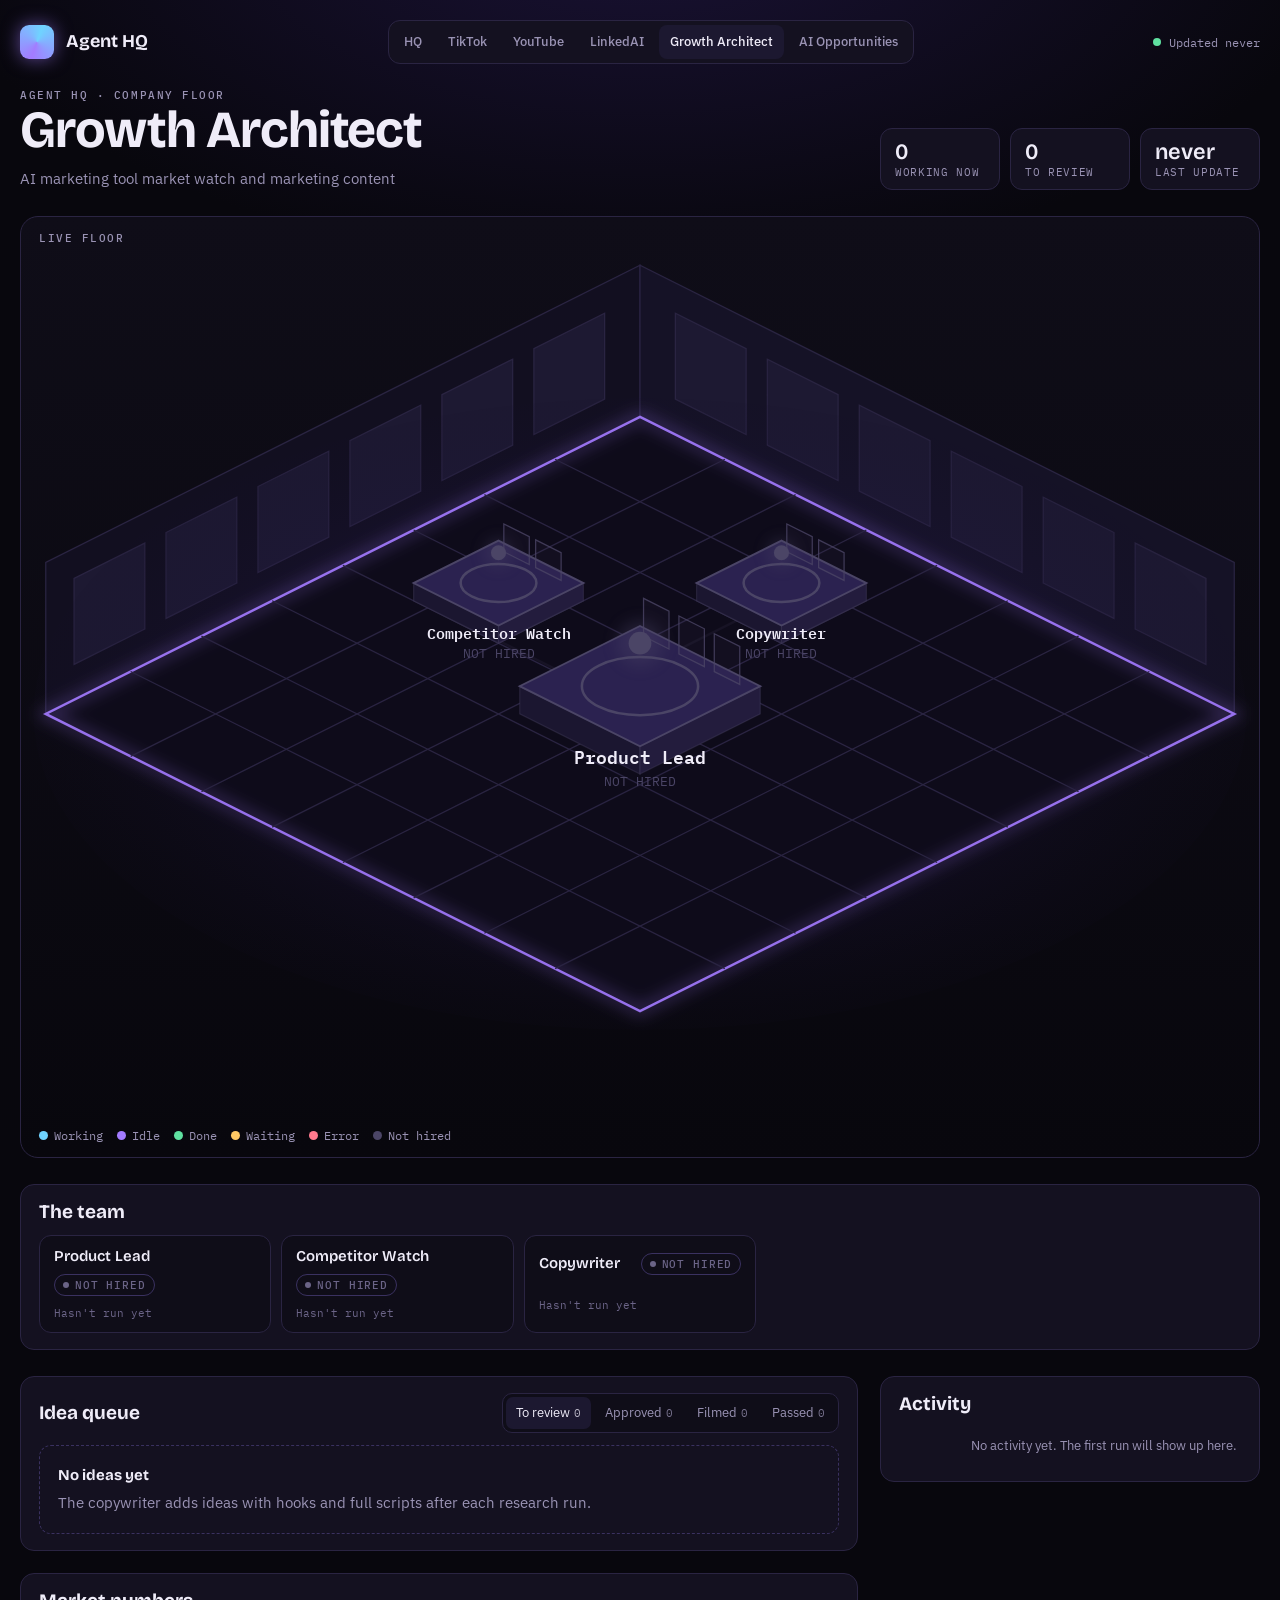
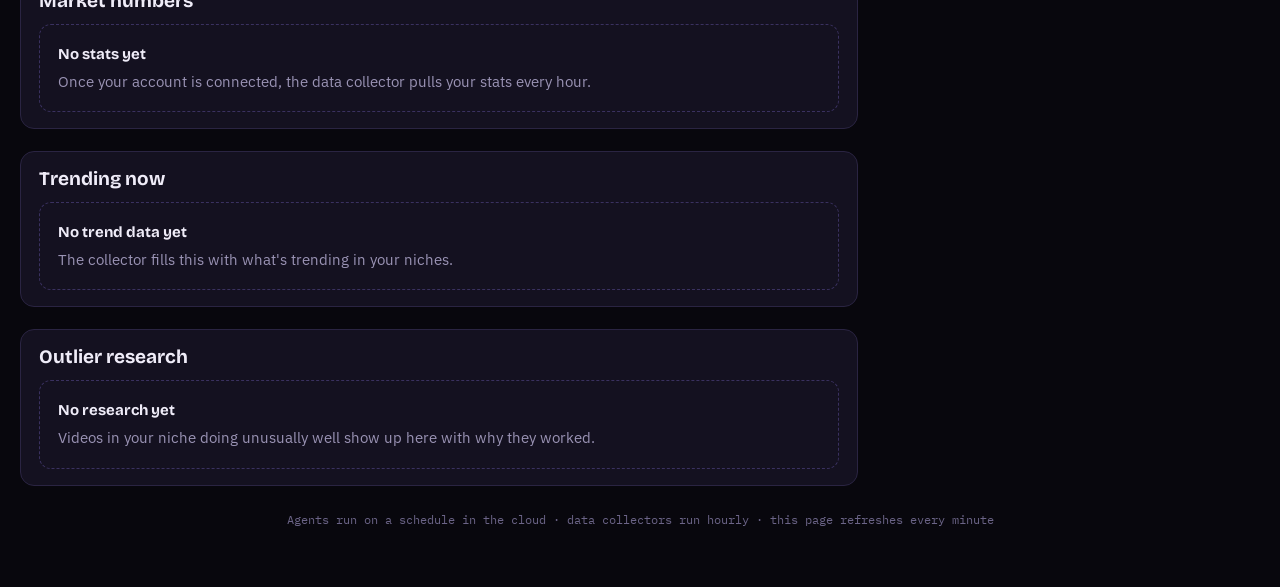
==== growth/index.html @ 27188dbd "Agent HQ: hub, five team sites, hourly data collectors Co-Authored-By: Claude Opus 5.5 <noreply@anth" ====
<!doctype html>
<html lang="en" data-root="../" data-team="growth">
<head>
<meta charset="utf-8">
<meta name="viewport" content="width=device-width,initial-scale=1,viewport-fit=cover">
<title>Growth Architect · Agent HQ</title>
<link rel="preconnect" href="https://fonts.googleapis.com">
<link rel="preconnect" href="https://fonts.gstatic.com" crossorigin>
<link rel="stylesheet" href="https://fonts.googleapis.com/css2?family=Bricolage+Grotesque:opsz,wght@12..96,500;12..96,700&family=IBM+Plex+Sans:wght@400;500;600&family=IBM+Plex+Mono:wght@400;500&display=swap">
<link rel="stylesheet" href="../assets/style.css">
</head>
<body>
<div class="wrap">
  <header class="top">
    <a class="brand" href="../"><span class="brand-mark"></span><b>Agent HQ</b></a>
    <nav class="nav" id="nav" aria-label="Sites"></nav>
    <div class="live"><span class="pulse"></span><span id="liveText">Connecting…</span></div>
  </header>
  <section class="hero">
    <div><div class="label">Agent HQ · company floor</div><h1>Growth Architect</h1><p id="tagline"></p></div>
    <div class="stats">
      <div class="stat"><div class="v" id="s-working">0</div><div class="k">Working now</div></div>
      <div class="stat"><div class="v" id="s-ideas">0</div><div class="k">To review</div></div>
      <div class="stat"><div class="v" id="s-last">—</div><div class="k">Last update</div></div>
    </div>
  </section>
  <section class="panel brief" id="brief" hidden></section>
  <section class="floor-wrap" aria-label="Growth Architect floor">
    <div class="floor-head"><div class="label">Live floor</div></div>
    <svg class="floor" id="floor" role="img" aria-label="Isometric view of the Growth Architect agents"></svg>
    <div class="legend"><span><i class="sw" style="background:#6fd3ff"></i>Working</span><span><i class="sw" style="background:#a37bff"></i>Idle</span><span><i class="sw" style="background:#5fe0a0"></i>Done</span><span><i class="sw" style="background:#ffc864"></i>Waiting</span><span><i class="sw" style="background:#ff7a8e"></i>Error</span><span><i class="sw" style="background:#4b4566"></i>Not hired</span></div>
  </section>
  <section class="panel"><div class="panel-head"><h2>The team</h2></div><div class="roster" id="roster"></div></section>
  <div class="grid">
    <div class="stack">
      <section class="panel"><div class="panel-head"><h2>Idea queue</h2><div class="tabs" id="tabs" role="group" aria-label="Filter ideas"></div></div><div class="ideas" id="ideas"></div></section>
      <section class="panel"><div class="panel-head"><h2>Market numbers</h2></div><div id="metrics"></div></section>
      <section class="panel"><div class="panel-head"><h2>Trending now</h2></div><div id="trending"></div></section>
      <section class="panel"><div class="panel-head"><h2>Outlier research</h2></div><div id="research"></div></section>
    </div>
    <section class="panel"><div class="panel-head"><h2>Activity</h2></div><ul class="log" id="log"></ul></section>
  </div>
  <footer>Agents run on a schedule in the cloud · data collectors run hourly · this page refreshes every minute</footer>
</div>
<script src="../assets/config.js"></script>
<script src="../assets/app.js"></script>
</body>
</html>
---- assets/style.css ----
/* Agent HQ — dark command deck. Tokens first. */
:root{
  --bg:#08070d; --bg2:#0f0d18; --surface:#141120; --raised:#1c1830; --line:#2a2442; --line2:#3a3160;
  --fg:#efecf8; --muted:#9a93b4; --dim:#6b6487;
  --accent:#a37bff; --accent2:#6fd3ff; --glow:rgba(163,123,255,.55);
  --good:#5fe0a0; --warn:#ffc864; --bad:#ff7a8e;
  --f-display:"Bricolage Grotesque",ui-sans-serif,system-ui,sans-serif;
  --f-body:"IBM Plex Sans",ui-sans-serif,system-ui,sans-serif;
  --f-mono:"IBM Plex Mono",ui-monospace,Menlo,monospace;
  color-scheme:dark;
}
*{box-sizing:border-box}
html,body{margin:0}
body{background:radial-gradient(1200px 600px at 50% -10%,#1a1236 0%,var(--bg) 60%) fixed,var(--bg);color:var(--fg);
  font:15px/1.55 var(--f-body);padding:20px max(16px,env(safe-area-inset-right,0px)) 60px max(16px,env(safe-area-inset-left,0px))}
a{color:var(--accent)}
button{font:inherit;cursor:pointer}
:focus-visible{outline:2px solid var(--accent);outline-offset:2px}
h1,h2,h3{font-family:var(--f-display);margin:0;line-height:1.15;text-wrap:balance}
.wrap{max-width:1240px;margin:0 auto;display:flex;flex-direction:column;gap:26px}
.label{font:500 11px/1 var(--f-mono);letter-spacing:.14em;text-transform:uppercase;color:var(--muted)}
.muted{color:var(--muted)}

/* Top bar */
.top{display:flex;justify-content:space-between;align-items:center;gap:14px;flex-wrap:wrap}
.brand{display:flex;align-items:center;gap:12px;text-decoration:none;color:var(--fg)}
.brand-mark{width:34px;height:34px;border-radius:9px;background:conic-gradient(from 200deg,var(--accent),var(--accent2),var(--accent));box-shadow:0 0 18px var(--glow)}
.brand b{font-family:var(--f-display);font-size:18px}
.nav{display:flex;gap:4px;flex-wrap:wrap;background:var(--surface);border:1px solid var(--line);border-radius:12px;padding:4px}
.nav a{color:var(--muted);text-decoration:none;padding:7px 11px;border-radius:8px;font-size:13px;font-weight:500}
.nav a:hover{color:var(--fg)}
.nav a[aria-current="page"]{background:var(--raised);color:var(--fg)}
.live{display:flex;align-items:center;gap:8px;font:12px var(--f-mono);color:var(--muted)}
.pulse{width:8px;height:8px;border-radius:50%;background:var(--good);box-shadow:0 0 0 0 rgba(95,224,160,.6);animation:pulse 2s infinite}
@keyframes pulse{0%{box-shadow:0 0 0 0 rgba(95,224,160,.6)}70%{box-shadow:0 0 0 9px rgba(95,224,160,0)}100%{box-shadow:0 0 0 0 rgba(95,224,160,0)}}

/* Hero */
.hero{display:flex;justify-content:space-between;align-items:flex-end;gap:16px;flex-wrap:wrap}
.hero h1{font-size:clamp(30px,5vw,52px);font-weight:700;letter-spacing:-.02em}
.hero p{margin:6px 0 0;color:var(--muted);max-width:60ch}
.stats{display:flex;gap:10px;flex-wrap:wrap}
.stat{background:var(--surface);border:1px solid var(--line);border-radius:12px;padding:10px 14px;min-width:120px}
.stat .v{font:600 22px var(--f-display);font-variant-numeric:tabular-nums}
.stat .k{font:11px var(--f-mono);color:var(--muted);letter-spacing:.06em;text-transform:uppercase}

/* Floor */
.floor-wrap{position:relative;background:linear-gradient(180deg,var(--bg2),var(--bg));border:1px solid var(--line);border-radius:18px;overflow:hidden}
.floor-head{display:flex;justify-content:space-between;align-items:center;gap:10px;flex-wrap:wrap;padding:16px 18px 0}
.floor{display:block;width:100%;height:auto;min-height:320px}
.floor text{font-family:var(--f-mono)}
.pod-core{transform-box:fill-box;transform-origin:center}
.working .pod-core{animation:core 1.6s ease-in-out infinite}
@keyframes core{0%,100%{opacity:.65}50%{opacity:1}}
.working .beam{animation:beam 2.4s linear infinite}
@keyframes beam{0%{opacity:0;transform:translateY(8px)}30%{opacity:.9}100%{opacity:0;transform:translateY(-34px)}}
.ring{transform-box:fill-box;transform-origin:center}
.working .ring{animation:ring 2.2s ease-out infinite}
@keyframes ring{0%{opacity:.8;transform:scale(.6)}100%{opacity:0;transform:scale(1.6)}}
.packet{offset-rotate:0deg}
@media (prefers-reduced-motion:reduce){*{animation:none!important}}

.legend{display:flex;gap:14px;flex-wrap:wrap;font:12px var(--f-mono);color:var(--muted);padding:0 18px 14px}
.legend span{display:inline-flex;align-items:center;gap:6px}
.sw{width:9px;height:9px;border-radius:50%}

/* Grid */
.grid{display:grid;grid-template-columns:minmax(0,1fr) 380px;gap:22px;align-items:start}
@media (max-width:980px){.grid{grid-template-columns:minmax(0,1fr)}}
.panel{background:var(--surface);border:1px solid var(--line);border-radius:14px;padding:16px 18px;min-width:0}
.panel-head{display:flex;justify-content:space-between;align-items:center;gap:10px;flex-wrap:wrap;margin-bottom:12px}
.panel-head h2{font-size:19px;font-weight:700}
.stack{display:flex;flex-direction:column;gap:22px;min-width:0}

/* Agents roster */
.roster{display:grid;grid-template-columns:repeat(auto-fill,minmax(210px,1fr));gap:10px}
.agent{border:1px solid var(--line);border-radius:12px;padding:12px 14px;display:grid;gap:5px;background:var(--bg2);min-width:0}
.agent h3{font-size:15px;font-weight:600}
.agent .role{font-size:13px;color:var(--muted)}
.agent .doing{font-size:13px;overflow-wrap:anywhere}
.agent .when{font:11px var(--f-mono);color:var(--dim)}
.pill{display:inline-flex;align-items:center;gap:6px;width:max-content;font:500 10.5px/1 var(--f-mono);letter-spacing:.08em;text-transform:uppercase;padding:5px 8px;border-radius:999px;border:1px solid var(--line2);color:var(--muted)}
.pill::before{content:"";width:6px;height:6px;border-radius:50%;background:currentColor}
.s-working{color:var(--accent2);border-color:rgba(111,211,255,.4)}
.s-idle{color:var(--muted)}
.s-waiting{color:var(--warn);border-color:rgba(255,200,100,.4)}
.s-error{color:var(--bad);border-color:rgba(255,122,142,.4)}
.s-off{color:var(--dim)}
.s-ok{color:var(--good);border-color:rgba(95,224,160,.4)}

/* Log */
.log{list-style:none;margin:0;padding:0;display:grid;gap:0;max-height:520px;overflow:auto}
.log li{display:grid;grid-template-columns:62px minmax(0,1fr);gap:10px;padding:9px 0;border-bottom:1px solid var(--line);font-size:13px}
.log li:last-child{border-bottom:0}
.log time{font:12px var(--f-mono);color:var(--dim);font-variant-numeric:tabular-nums}
.log b{color:var(--accent2);font-weight:600}

/* Brief */
.brief{position:relative;overflow:hidden;background:linear-gradient(120deg,rgba(163,123,255,.14),transparent 55%),var(--surface)}
.brief h2{font-size:22px}
.brief .sum{max-width:72ch;margin:8px 0 0}
.cols{display:grid;grid-template-columns:repeat(auto-fit,minmax(220px,1fr));gap:16px;margin-top:14px}
.cols ul{margin:6px 0 0;padding-left:18px;display:grid;gap:4px}

/* Ideas */
.tabs{display:flex;gap:4px;flex-wrap:wrap;background:var(--bg2);border:1px solid var(--line);border-radius:10px;padding:3px}
.tabs button{border:0;background:transparent;color:var(--muted);padding:6px 10px;border-radius:7px;font-size:13px}
.tabs button[aria-pressed="true"]{background:var(--raised);color:var(--fg)}
.tabs .n{font:11px var(--f-mono);margin-left:4px;opacity:.75}
.ideas{display:grid;gap:12px}
.idea{border:1px solid var(--line);border-radius:12px;padding:14px 16px;display:grid;gap:9px;background:var(--bg2);min-width:0}
.idea-top{display:flex;justify-content:space-between;align-items:flex-start;gap:10px;flex-wrap:wrap}
.idea h3{font-size:16px;font-weight:600;min-width:0}
.hook{font:500 17px/1.35 var(--f-display);border-left:2px solid var(--accent);padding-left:12px}
.why{color:var(--muted);font-size:14px;max-width:75ch}
details{border-top:1px solid var(--line);padding-top:9px}
summary{cursor:pointer;color:var(--accent);font-size:13px;font-weight:600}
.script{white-space:pre-wrap;font-size:14px;margin-top:8px;max-width:72ch}
.row{display:flex;gap:8px;flex-wrap:wrap;align-items:center}
.btn{display:inline-block;text-decoration:none;border:1px solid var(--line2);background:var(--raised);color:var(--fg);padding:7px 12px;border-radius:8px;font-size:13px;font-weight:500}
.btn:hover{border-color:var(--accent)}
.btn.primary{background:var(--accent);border-color:var(--accent);color:#120c22}
.small{font:12px var(--f-mono);color:var(--dim)}
.sources{display:flex;flex-wrap:wrap;gap:6px 12px;font-size:13px}

/* Research wall */
.wall{display:grid;grid-template-columns:repeat(auto-fill,minmax(230px,1fr));gap:10px}
.shot{border:1px solid var(--line);border-radius:12px;padding:12px 14px;background:linear-gradient(160deg,rgba(111,211,255,.06),transparent 60%),var(--bg2);display:grid;gap:5px;min-width:0}
.shot .t{font-weight:600;font-size:14px;overflow-wrap:anywhere;color:var(--fg);text-decoration:none}
.shot a.t:hover{color:var(--accent)}
.shot .m{font:12px var(--f-mono);color:var(--warn)}
.shot p{margin:0;font-size:13px;color:var(--muted)}

/* Metrics */
.kpis{display:grid;grid-template-columns:repeat(auto-fit,minmax(150px,1fr));gap:10px}
.kpi{border:1px solid var(--line);border-radius:12px;padding:12px 14px;background:var(--bg2)}
.kpi .v{font:600 24px var(--f-display);font-variant-numeric:tabular-nums}
.kpi .k{font-size:12px;color:var(--muted)}
.kpi .d{font:12px var(--f-mono)}
.up{color:var(--good)}.down{color:var(--bad)}
.vids{width:100%;border-collapse:collapse;font-size:13px}
.vids th,.vids td{text-align:left;padding:8px 6px;border-bottom:1px solid var(--line)}
.vids th{font:500 11px var(--f-mono);letter-spacing:.08em;text-transform:uppercase;color:var(--muted)}
.vids td.n{font-variant-numeric:tabular-nums;text-align:right}
.scroll{overflow-x:auto}

.empty{border:1px dashed var(--line2);border-radius:12px;padding:18px;color:var(--muted);display:grid;gap:4px}
.empty strong{color:var(--fg);font-family:var(--f-display)}

/* Hub cards */
.companies{display:grid;grid-template-columns:repeat(auto-fit,minmax(260px,1fr));gap:14px}
.co{display:grid;gap:10px;text-decoration:none;color:var(--fg);border:1px solid var(--line);border-radius:16px;padding:18px;background:var(--surface);transition:border-color .15s,transform .15s}
.co:hover{border-color:var(--accent);transform:translateY(-2px)}
.co h3{font-size:20px}
.co .bar{display:flex;gap:4px}
.co .bar i{flex:1;height:5px;border-radius:3px;background:var(--line)}
.co .bar i.w{background:var(--accent2);box-shadow:0 0 8px rgba(111,211,255,.6)}
.co .bar i.o{background:var(--good)}
.co .bar i.e{background:var(--bad)}
footer{color:var(--dim);font:12px var(--f-mono);text-align:center}
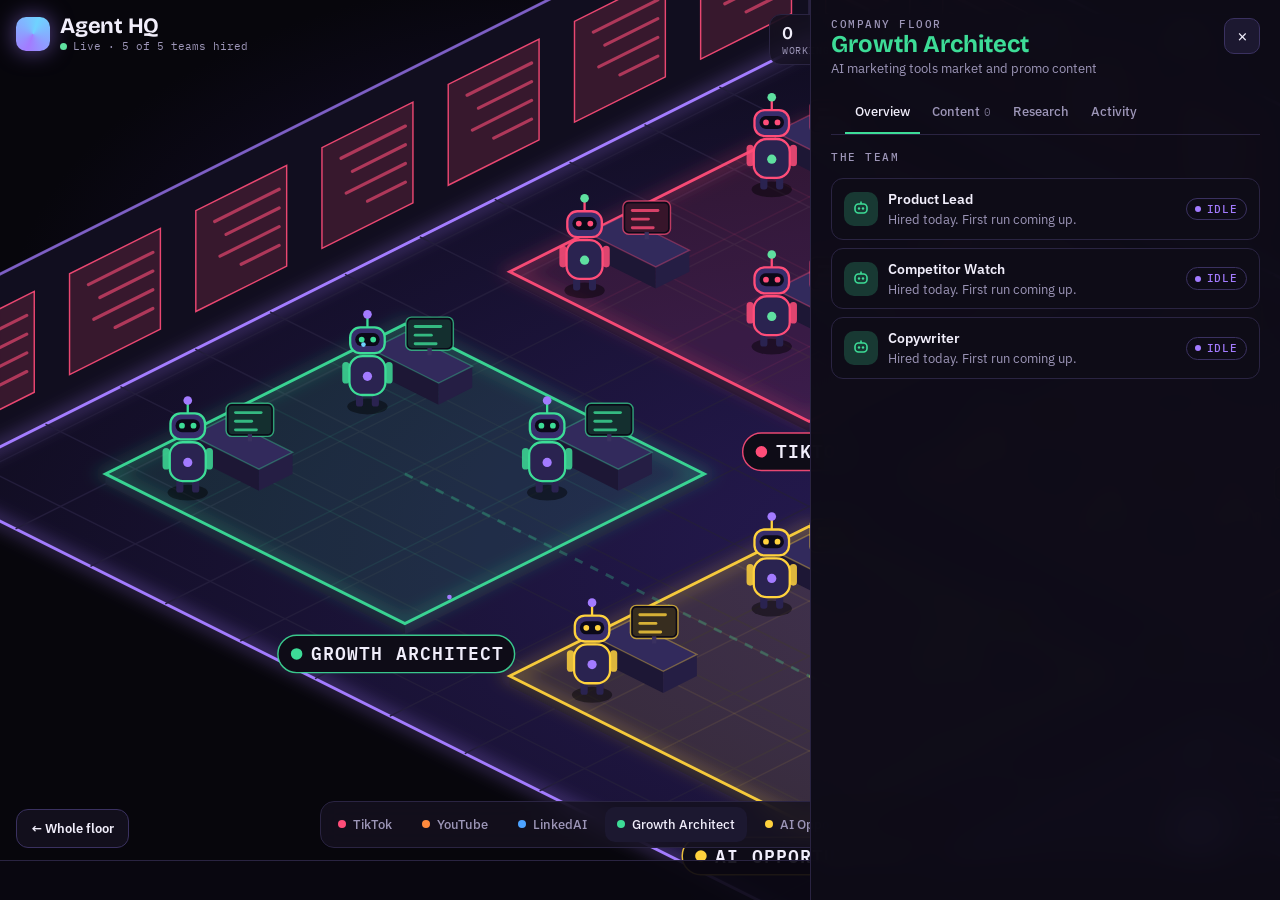
==== commit c672f588: "Game-style HQ floor: animated robots, click-to-zoom rooms, side panel; hire all teams; Chief of Staf" ====
--- a/growth/index.html
+++ b/growth/index.html
@@ -10,38 +10,15 @@
 <link rel="stylesheet" href="../assets/style.css">
 </head>
 <body>
-<div class="wrap">
-  <header class="top">
-    <a class="brand" href="../"><span class="brand-mark"></span><b>Agent HQ</b></a>
-    <nav class="nav" id="nav" aria-label="Sites"></nav>
-    <div class="live"><span class="pulse"></span><span id="liveText">Connecting…</span></div>
-  </header>
-  <section class="hero">
-    <div><div class="label">Agent HQ · company floor</div><h1>Growth Architect</h1><p id="tagline"></p></div>
-    <div class="stats">
-      <div class="stat"><div class="v" id="s-working">0</div><div class="k">Working now</div></div>
-      <div class="stat"><div class="v" id="s-ideas">0</div><div class="k">To review</div></div>
-      <div class="stat"><div class="v" id="s-last">—</div><div class="k">Last update</div></div>
-    </div>
-  </section>
-  <section class="panel brief" id="brief" hidden></section>
-  <section class="floor-wrap" aria-label="Growth Architect floor">
-    <div class="floor-head"><div class="label">Live floor</div></div>
-    <svg class="floor" id="floor" role="img" aria-label="Isometric view of the Growth Architect agents"></svg>
-    <div class="legend"><span><i class="sw" style="background:#6fd3ff"></i>Working</span><span><i class="sw" style="background:#a37bff"></i>Idle</span><span><i class="sw" style="background:#5fe0a0"></i>Done</span><span><i class="sw" style="background:#ffc864"></i>Waiting</span><span><i class="sw" style="background:#ff7a8e"></i>Error</span><span><i class="sw" style="background:#4b4566"></i>Not hired</span></div>
-  </section>
-  <section class="panel"><div class="panel-head"><h2>The team</h2></div><div class="roster" id="roster"></div></section>
-  <div class="grid">
-    <div class="stack">
-      <section class="panel"><div class="panel-head"><h2>Idea queue</h2><div class="tabs" id="tabs" role="group" aria-label="Filter ideas"></div></div><div class="ideas" id="ideas"></div></section>
-      <section class="panel"><div class="panel-head"><h2>Market numbers</h2></div><div id="metrics"></div></section>
-      <section class="panel"><div class="panel-head"><h2>Trending now</h2></div><div id="trending"></div></section>
-      <section class="panel"><div class="panel-head"><h2>Outlier research</h2></div><div id="research"></div></section>
-    </div>
-    <section class="panel"><div class="panel-head"><h2>Activity</h2></div><ul class="log" id="log"></ul></section>
-  </div>
-  <footer>Agents run on a schedule in the cloud · data collectors run hourly · this page refreshes every minute</footer>
-</div>
+<div id="stage"><svg id="world" role="img" aria-label="Agent HQ floor: click a room or a robot to zoom in"></svg></div>
+<header class="hud-top">
+  <a class="brand" href="../" style="text-decoration:none;color:inherit"><span class="brand-mark"></span><div><h1>Agent HQ</h1><div class="sub"><span class="pulse"></span><span id="liveText">Connecting…</span></div></div></a>
+  <div class="chips" id="chips"></div>
+</header>
+<button class="backbtn" id="back" hidden>← Whole floor</button>
+<nav class="teambar" id="teambar" aria-label="Teams"></nav>
+<div class="ticker" aria-label="Latest agent activity"><div class="ticker-track" id="tickerTrack"></div></div>
+<aside class="panel-side" id="panel" aria-label="Details"></aside>
 <script src="../assets/config.js"></script>
 <script src="../assets/app.js"></script>
 </body>
--- a/assets/style.css
+++ b/assets/style.css
@@ -1,159 +1,179 @@
-/* Agent HQ — dark command deck. Tokens first. */
+/* Agent HQ — game-style command floor. Dark by design. */
 :root{
-  --bg:#08070d; --bg2:#0f0d18; --surface:#141120; --raised:#1c1830; --line:#2a2442; --line2:#3a3160;
-  --fg:#efecf8; --muted:#9a93b4; --dim:#6b6487;
-  --accent:#a37bff; --accent2:#6fd3ff; --glow:rgba(163,123,255,.55);
-  --good:#5fe0a0; --warn:#ffc864; --bad:#ff7a8e;
+  --bg:#07060c; --bg2:#0e0c17; --surface:#14111f; --raised:#1c1830; --line:#2a2442; --line2:#3a3160;
+  --fg:#f1eefb; --muted:#9d96b8; --dim:#6b6489;
+  --accent:#a37bff; --accent2:#6fd3ff; --good:#5fe0a0; --warn:#ffc864; --bad:#ff7a8e;
   --f-display:"Bricolage Grotesque",ui-sans-serif,system-ui,sans-serif;
   --f-body:"IBM Plex Sans",ui-sans-serif,system-ui,sans-serif;
   --f-mono:"IBM Plex Mono",ui-monospace,Menlo,monospace;
   color-scheme:dark;
 }
 *{box-sizing:border-box}
-html,body{margin:0}
-body{background:radial-gradient(1200px 600px at 50% -10%,#1a1236 0%,var(--bg) 60%) fixed,var(--bg);color:var(--fg);
-  font:15px/1.55 var(--f-body);padding:20px max(16px,env(safe-area-inset-right,0px)) 60px max(16px,env(safe-area-inset-left,0px))}
+html,body{margin:0;height:100%}
+body{background:var(--bg);color:var(--fg);font:15px/1.5 var(--f-body);overflow:hidden}
+body.page{overflow:auto;padding:20px max(16px,env(safe-area-inset-right,0px)) 40px max(16px,env(safe-area-inset-left,0px))}
 a{color:var(--accent)}
-button{font:inherit;cursor:pointer}
+button{font:inherit;cursor:pointer;color:inherit}
 :focus-visible{outline:2px solid var(--accent);outline-offset:2px}
 h1,h2,h3{font-family:var(--f-display);margin:0;line-height:1.15;text-wrap:balance}
-.wrap{max-width:1240px;margin:0 auto;display:flex;flex-direction:column;gap:26px}
-.label{font:500 11px/1 var(--f-mono);letter-spacing:.14em;text-transform:uppercase;color:var(--muted)}
-.muted{color:var(--muted)}
+.label{font:500 11px/1.2 var(--f-mono);letter-spacing:.14em;text-transform:uppercase;color:var(--muted)}
+.muted{color:var(--muted)} .small{font:12px var(--f-mono);color:var(--dim)}
+/* simple pages (auth, privacy, terms) */
+.wrap{max-width:1100px;margin:0 auto}
+.panel{background:var(--surface);border:1px solid var(--line);border-radius:14px;padding:18px 20px}
+.btn{display:inline-block;text-decoration:none;border:1px solid var(--line2);background:var(--raised);color:var(--fg);padding:8px 13px;border-radius:9px;font-size:13px;font-weight:500}
+.btn:hover{border-color:var(--accent)}
+.btn.primary{background:var(--accent);border-color:var(--accent);color:#120c22}
 
-/* Top bar */
-.top{display:flex;justify-content:space-between;align-items:center;gap:14px;flex-wrap:wrap}
-.brand{display:flex;align-items:center;gap:12px;text-decoration:none;color:var(--fg)}
-.brand-mark{width:34px;height:34px;border-radius:9px;background:conic-gradient(from 200deg,var(--accent),var(--accent2),var(--accent));box-shadow:0 0 18px var(--glow)}
-.brand b{font-family:var(--f-display);font-size:18px}
-.nav{display:flex;gap:4px;flex-wrap:wrap;background:var(--surface);border:1px solid var(--line);border-radius:12px;padding:4px}
-.nav a{color:var(--muted);text-decoration:none;padding:7px 11px;border-radius:8px;font-size:13px;font-weight:500}
-.nav a:hover{color:var(--fg)}
-.nav a[aria-current="page"]{background:var(--raised);color:var(--fg)}
-.live{display:flex;align-items:center;gap:8px;font:12px var(--f-mono);color:var(--muted)}
-.pulse{width:8px;height:8px;border-radius:50%;background:var(--good);box-shadow:0 0 0 0 rgba(95,224,160,.6);animation:pulse 2s infinite}
-@keyframes pulse{0%{box-shadow:0 0 0 0 rgba(95,224,160,.6)}70%{box-shadow:0 0 0 9px rgba(95,224,160,0)}100%{box-shadow:0 0 0 0 rgba(95,224,160,0)}}
+/* ---------- Game stage ---------- */
+#stage{position:fixed;inset:0;background:
+  radial-gradient(900px 500px at 50% 35%,#1d1440 0%,transparent 70%),
+  radial-gradient(600px 400px at 85% 90%,#0f2a3a 0%,transparent 70%),var(--bg)}
+#world{width:100%;height:100%;display:block;touch-action:none;cursor:grab}
+#world.dragging{cursor:grabbing}
+.room{cursor:pointer}
+.room .floor{transition:fill-opacity .2s}
+.room:hover .floor{fill-opacity:.22}
+.room-label{pointer-events:none}
+.bot{cursor:pointer}
+.bot:hover .bot-body{filter:brightness(1.25)}
 
-/* Hero */
-.hero{display:flex;justify-content:space-between;align-items:flex-end;gap:16px;flex-wrap:wrap}
-.hero h1{font-size:clamp(30px,5vw,52px);font-weight:700;letter-spacing:-.02em}
-.hero p{margin:6px 0 0;color:var(--muted);max-width:60ch}
-.stats{display:flex;gap:10px;flex-wrap:wrap}
-.stat{background:var(--surface);border:1px solid var(--line);border-radius:12px;padding:10px 14px;min-width:120px}
-.stat .v{font:600 22px var(--f-display);font-variant-numeric:tabular-nums}
-.stat .k{font:11px var(--f-mono);color:var(--muted);letter-spacing:.06em;text-transform:uppercase}
+/* robot animation */
+.bot-anim{animation:bob 2.6s ease-in-out infinite;transform-box:fill-box;transform-origin:50% 100%}
+.bot.working .bot-anim{animation:bob 0.9s ease-in-out infinite}
+.bot.off .bot-anim{animation:none;opacity:.35}
+.bot.error .bot-anim{animation:shake .5s ease-in-out infinite}
+@keyframes bob{0%,100%{transform:translateY(0)}50%{transform:translateY(-4px)}}
+@keyframes shake{0%,100%{transform:translateX(0)}25%{transform:translateX(-2px) rotate(-3deg)}75%{transform:translateX(2px) rotate(3deg)}}
+.bot-head{transform-box:fill-box;transform-origin:50% 100%;animation:look 7s ease-in-out infinite}
+.bot.working .bot-head{animation:nod 1.2s ease-in-out infinite}
+@keyframes look{0%,40%,100%{transform:rotate(0)}50%,60%{transform:rotate(-8deg)}70%,80%{transform:rotate(7deg)}}
+@keyframes nod{0%,100%{transform:rotate(0)}50%{transform:rotate(4deg)}}
+.eye{animation:blink 4.5s infinite;transform-box:fill-box;transform-origin:center}
+@keyframes blink{0%,94%,100%{transform:scaleY(1)}96%{transform:scaleY(.1)}}
+.arm-l,.arm-r{transform-box:fill-box;transform-origin:50% 0}
+.bot.working .arm-l{animation:type .32s ease-in-out infinite alternate}
+.bot.working .arm-r{animation:type .32s ease-in-out infinite alternate-reverse}
+@keyframes type{from{transform:rotate(-14deg)}to{transform:rotate(10deg)}}
+.antenna-ball{animation:pulse 2s ease-in-out infinite}
+.bot.working .antenna-ball{animation:pulse .6s ease-in-out infinite}
+@keyframes pulse{0%,100%{opacity:.45}50%{opacity:1}}
+.screen-line{animation:scroll 1.8s linear infinite}
+@keyframes scroll{from{transform:translateY(0)}to{transform:translateY(-12px)}}
+.wander{animation:wander 14s ease-in-out infinite}
+@keyframes wander{0%,100%{transform:translate(0,0)}25%{transform:translate(10px,5px)}50%{transform:translate(0,9px)}75%{transform:translate(-10px,4px)}}
+.ring{transform-box:fill-box;transform-origin:center;animation:ring 2s ease-out infinite}
+@keyframes ring{0%{opacity:.8;transform:scale(.5)}100%{opacity:0;transform:scale(1.7)}}
+.spark{animation:spark 6s linear infinite}
+@keyframes spark{0%{opacity:0;transform:translateY(0)}20%{opacity:.8}100%{opacity:0;transform:translateY(-60px)}}
+@media (prefers-reduced-motion:reduce){*{animation:none!important;transition:none!important}}
 
-/* Floor */
-.floor-wrap{position:relative;background:linear-gradient(180deg,var(--bg2),var(--bg));border:1px solid var(--line);border-radius:18px;overflow:hidden}
-.floor-head{display:flex;justify-content:space-between;align-items:center;gap:10px;flex-wrap:wrap;padding:16px 18px 0}
-.floor{display:block;width:100%;height:auto;min-height:320px}
-.floor text{font-family:var(--f-mono)}
-.pod-core{transform-box:fill-box;transform-origin:center}
-.working .pod-core{animation:core 1.6s ease-in-out infinite}
-@keyframes core{0%,100%{opacity:.65}50%{opacity:1}}
-.working .beam{animation:beam 2.4s linear infinite}
-@keyframes beam{0%{opacity:0;transform:translateY(8px)}30%{opacity:.9}100%{opacity:0;transform:translateY(-34px)}}
-.ring{transform-box:fill-box;transform-origin:center}
-.working .ring{animation:ring 2.2s ease-out infinite}
-@keyframes ring{0%{opacity:.8;transform:scale(.6)}100%{opacity:0;transform:scale(1.6)}}
-.packet{offset-rotate:0deg}
-@media (prefers-reduced-motion:reduce){*{animation:none!important}}
+/* ---------- HUD ---------- */
+.hud-top{position:fixed;top:0;left:0;right:0;display:flex;justify-content:space-between;align-items:flex-start;gap:12px;flex-wrap:wrap;
+  padding:calc(14px + env(safe-area-inset-top,0px)) max(16px,env(safe-area-inset-right,0px)) 0 max(16px,env(safe-area-inset-left,0px));pointer-events:none}
+.hud-top > *{pointer-events:auto}
+.brand{display:flex;align-items:center;gap:10px}
+.brand-mark{width:34px;height:34px;border-radius:10px;background:conic-gradient(from 200deg,var(--accent),var(--accent2),var(--accent));box-shadow:0 0 22px rgba(163,123,255,.55)}
+.brand h1{font-size:22px;font-weight:700;letter-spacing:-.01em}
+.brand .sub{font:11px var(--f-mono);color:var(--muted);display:flex;align-items:center;gap:6px}
+.pulse{width:7px;height:7px;border-radius:50%;background:var(--good);box-shadow:0 0 0 0 rgba(95,224,160,.6);animation:livepulse 2s infinite}
+@keyframes livepulse{0%{box-shadow:0 0 0 0 rgba(95,224,160,.6)}70%{box-shadow:0 0 0 8px rgba(95,224,160,0)}100%{box-shadow:0 0 0 0 rgba(95,224,160,0)}}
+.chips{display:flex;gap:8px;flex-wrap:wrap;justify-content:flex-end}
+.chip{background:rgba(20,17,31,.82);backdrop-filter:blur(8px);border:1px solid var(--line);border-radius:12px;padding:7px 12px;min-width:92px}
+.chip .v{font:600 18px var(--f-display);font-variant-numeric:tabular-nums}
+.chip .k{font:10px var(--f-mono);letter-spacing:.08em;text-transform:uppercase;color:var(--muted)}
+.chip .d{font:11px var(--f-mono)} .up{color:var(--good)} .down{color:var(--bad)}
 
-.legend{display:flex;gap:14px;flex-wrap:wrap;font:12px var(--f-mono);color:var(--muted);padding:0 18px 14px}
-.legend span{display:inline-flex;align-items:center;gap:6px}
-.sw{width:9px;height:9px;border-radius:50%}
+.teambar{position:fixed;left:50%;transform:translateX(-50%);bottom:calc(52px + env(safe-area-inset-bottom,0px));display:flex;gap:6px;
+  background:rgba(20,17,31,.85);backdrop-filter:blur(10px);border:1px solid var(--line);border-radius:14px;padding:5px;max-width:calc(100vw - 32px);overflow-x:auto}
+.teambar button{border:0;background:transparent;padding:8px 12px;border-radius:10px;font-size:13px;font-weight:500;color:var(--muted);white-space:nowrap;display:flex;align-items:center;gap:7px}
+.teambar button:hover{color:var(--fg)}
+.teambar button[aria-pressed="true"]{background:var(--raised);color:var(--fg)}
+.teambar .sw{width:8px;height:8px;border-radius:50%}
+.teambar .live{width:6px;height:6px;border-radius:50%;background:var(--accent2);box-shadow:0 0 8px var(--accent2)}
 
-/* Grid */
-.grid{display:grid;grid-template-columns:minmax(0,1fr) 380px;gap:22px;align-items:start}
-@media (max-width:980px){.grid{grid-template-columns:minmax(0,1fr)}}
-.panel{background:var(--surface);border:1px solid var(--line);border-radius:14px;padding:16px 18px;min-width:0}
-.panel-head{display:flex;justify-content:space-between;align-items:center;gap:10px;flex-wrap:wrap;margin-bottom:12px}
-.panel-head h2{font-size:19px;font-weight:700}
-.stack{display:flex;flex-direction:column;gap:22px;min-width:0}
+.ticker{position:fixed;left:0;right:0;bottom:0;height:calc(40px + env(safe-area-inset-bottom,0px));padding-bottom:env(safe-area-inset-bottom,0px);
+  background:rgba(10,8,18,.92);border-top:1px solid var(--line);overflow:hidden;display:flex;align-items:center}
+.ticker-track{display:flex;gap:40px;white-space:nowrap;animation:tick 80s linear infinite;padding-left:100%;font:12.5px var(--f-mono);color:var(--muted)}
+.ticker-track b{font-weight:500}
+@keyframes tick{from{transform:translateX(0)}to{transform:translateX(-100%)}}
+.ticker:hover .ticker-track{animation-play-state:paused}
 
-/* Agents roster */
-.roster{display:grid;grid-template-columns:repeat(auto-fill,minmax(210px,1fr));gap:10px}
-.agent{border:1px solid var(--line);border-radius:12px;padding:12px 14px;display:grid;gap:5px;background:var(--bg2);min-width:0}
-.agent h3{font-size:15px;font-weight:600}
-.agent .role{font-size:13px;color:var(--muted)}
-.agent .doing{font-size:13px;overflow-wrap:anywhere}
-.agent .when{font:11px var(--f-mono);color:var(--dim)}
+.backbtn{position:fixed;left:max(16px,env(safe-area-inset-left,0px));bottom:calc(52px + env(safe-area-inset-bottom,0px));
+  background:rgba(20,17,31,.9);border:1px solid var(--line2);border-radius:12px;padding:9px 14px;font-size:13px;font-weight:600}
+.hint{position:fixed;left:50%;top:50%;transform:translate(-50%,-50%);pointer-events:none;font:12px var(--f-mono);color:var(--muted);opacity:0;transition:opacity .4s}
+
+/* ---------- Side panel ---------- */
+.panel-side{position:fixed;top:0;right:0;bottom:0;width:min(470px,100vw);background:rgba(14,12,23,.97);backdrop-filter:blur(14px);
+  border-left:1px solid var(--line);transform:translateX(105%);transition:transform .45s cubic-bezier(.2,.8,.2,1);display:flex;flex-direction:column;z-index:5;
+  padding-top:env(safe-area-inset-top,0px);padding-bottom:env(safe-area-inset-bottom,0px)}
+.panel-side.open{transform:none}
+@media (max-width:760px){
+  .panel-side{top:auto;left:0;width:100%;height:60vh;border-left:0;border-top:1px solid var(--line);border-radius:18px 18px 0 0;transform:translateY(105%)}
+  .panel-side.open{transform:none}
+  .chips .chip:nth-child(n+3){display:none}
+}
+.ph{padding:18px 20px 0;display:grid;gap:10px}
+.ph-top{display:flex;justify-content:space-between;align-items:flex-start;gap:10px}
+.ph h2{font-size:24px;font-weight:700}
+.ph .tag{font-size:13px;color:var(--muted)}
+.xbtn{border:1px solid var(--line2);background:var(--raised);border-radius:10px;width:36px;height:36px;font-size:18px;line-height:1;flex:none}
+.tabs{display:flex;gap:2px;overflow-x:auto;border-bottom:1px solid var(--line);padding:0 14px;margin-top:4px}
+.tabs button{border:0;background:transparent;color:var(--muted);padding:10px 10px;font-size:13px;font-weight:500;border-bottom:2px solid transparent;white-space:nowrap}
+.tabs button[aria-selected="true"]{color:var(--fg);border-bottom-color:var(--tc,var(--accent))}
+.tabs .n{font:11px var(--f-mono);margin-left:4px;opacity:.7}
+.pb{flex:1;overflow-y:auto;padding:16px 20px 28px;display:flex;flex-direction:column;gap:14px;min-height:0}
+
+.card{background:var(--surface);border:1px solid var(--line);border-radius:13px;padding:14px 15px;display:grid;gap:8px;min-width:0}
+.card h3{font-size:16px;font-weight:600;min-width:0}
+.agentcard{border-color:var(--tc,var(--line2));background:linear-gradient(135deg,color-mix(in srgb,var(--tc,#a37bff) 14%,transparent),transparent 70%),var(--surface)}
+.row{display:flex;gap:8px;flex-wrap:wrap;align-items:center}
+.between{justify-content:space-between}
 .pill{display:inline-flex;align-items:center;gap:6px;width:max-content;font:500 10.5px/1 var(--f-mono);letter-spacing:.08em;text-transform:uppercase;padding:5px 8px;border-radius:999px;border:1px solid var(--line2);color:var(--muted)}
 .pill::before{content:"";width:6px;height:6px;border-radius:50%;background:currentColor}
-.s-working{color:var(--accent2);border-color:rgba(111,211,255,.4)}
-.s-idle{color:var(--muted)}
-.s-waiting{color:var(--warn);border-color:rgba(255,200,100,.4)}
-.s-error{color:var(--bad);border-color:rgba(255,122,142,.4)}
-.s-off{color:var(--dim)}
-.s-ok{color:var(--good);border-color:rgba(95,224,160,.4)}
-
-/* Log */
-.log{list-style:none;margin:0;padding:0;display:grid;gap:0;max-height:520px;overflow:auto}
-.log li{display:grid;grid-template-columns:62px minmax(0,1fr);gap:10px;padding:9px 0;border-bottom:1px solid var(--line);font-size:13px}
+.s-working{color:var(--accent2);border-color:rgba(111,211,255,.4)} .s-ok{color:var(--good);border-color:rgba(95,224,160,.4)}
+.s-waiting{color:var(--warn);border-color:rgba(255,200,100,.4)} .s-error{color:var(--bad);border-color:rgba(255,122,142,.4)}
+.s-idle{color:var(--accent)} .s-off{color:var(--dim)}
+.hook{font:500 16.5px/1.35 var(--f-display);border-left:2px solid var(--tc,var(--accent));padding-left:11px}
+.why{color:var(--muted);font-size:13.5px}
+details{border-top:1px solid var(--line);padding-top:8px}
+summary{cursor:pointer;color:var(--tc,var(--accent));font-size:13px;font-weight:600}
+.script{white-space:pre-wrap;font-size:14px;margin-top:8px}
+.sources{display:flex;flex-wrap:wrap;gap:4px 10px;font-size:12.5px}
+.sources a{color:var(--muted)}
+.subtabs{display:flex;gap:4px;flex-wrap:wrap}
+.subtabs button{border:1px solid var(--line);background:transparent;color:var(--muted);padding:5px 10px;border-radius:8px;font-size:12.5px}
+.subtabs button[aria-pressed="true"]{background:var(--raised);color:var(--fg);border-color:var(--line2)}
+.kpis{display:grid;grid-template-columns:repeat(2,minmax(0,1fr));gap:8px}
+.kpi{background:var(--surface);border:1px solid var(--line);border-radius:12px;padding:11px 13px}
+.kpi .v{font:600 22px var(--f-display);font-variant-numeric:tabular-nums}
+.kpi .k{font-size:12px;color:var(--muted)}
+.kpi .d{font:11.5px var(--f-mono)}
+.vid{display:grid;grid-template-columns:minmax(0,1fr) auto;gap:4px 10px;padding:9px 0;border-bottom:1px solid var(--line);font-size:13px}
+.vid:last-child{border-bottom:0}
+.vid .t{overflow:hidden;text-overflow:ellipsis;white-space:nowrap;color:var(--fg);text-decoration:none}
+.vid .n{font:12.5px var(--f-mono);font-variant-numeric:tabular-nums;text-align:right}
+.vid .m{font:11.5px var(--f-mono);color:var(--dim)}
+.shot{display:grid;gap:4px;padding:11px 0;border-bottom:1px solid var(--line)}
+.shot:last-child{border-bottom:0}
+.shot .t{font-weight:600;font-size:14px;color:var(--fg);text-decoration:none;overflow-wrap:anywhere}
+.shot a.t:hover{color:var(--tc,var(--accent))}
+.shot .m{font:11.5px var(--f-mono);color:var(--warn)}
+.shot p{margin:0;font-size:13px;color:var(--muted)}
+.log{list-style:none;margin:0;padding:0}
+.log li{display:grid;grid-template-columns:58px minmax(0,1fr);gap:10px;padding:8px 0;border-bottom:1px solid var(--line);font-size:13px}
 .log li:last-child{border-bottom:0}
-.log time{font:12px var(--f-mono);color:var(--dim);font-variant-numeric:tabular-nums}
-.log b{color:var(--accent2);font-weight:600}
-
-/* Brief */
-.brief{position:relative;overflow:hidden;background:linear-gradient(120deg,rgba(163,123,255,.14),transparent 55%),var(--surface)}
-.brief h2{font-size:22px}
-.brief .sum{max-width:72ch;margin:8px 0 0}
-.cols{display:grid;grid-template-columns:repeat(auto-fit,minmax(220px,1fr));gap:16px;margin-top:14px}
-.cols ul{margin:6px 0 0;padding-left:18px;display:grid;gap:4px}
-
-/* Ideas */
-.tabs{display:flex;gap:4px;flex-wrap:wrap;background:var(--bg2);border:1px solid var(--line);border-radius:10px;padding:3px}
-.tabs button{border:0;background:transparent;color:var(--muted);padding:6px 10px;border-radius:7px;font-size:13px}
-.tabs button[aria-pressed="true"]{background:var(--raised);color:var(--fg)}
-.tabs .n{font:11px var(--f-mono);margin-left:4px;opacity:.75}
-.ideas{display:grid;gap:12px}
-.idea{border:1px solid var(--line);border-radius:12px;padding:14px 16px;display:grid;gap:9px;background:var(--bg2);min-width:0}
-.idea-top{display:flex;justify-content:space-between;align-items:flex-start;gap:10px;flex-wrap:wrap}
-.idea h3{font-size:16px;font-weight:600;min-width:0}
-.hook{font:500 17px/1.35 var(--f-display);border-left:2px solid var(--accent);padding-left:12px}
-.why{color:var(--muted);font-size:14px;max-width:75ch}
-details{border-top:1px solid var(--line);padding-top:9px}
-summary{cursor:pointer;color:var(--accent);font-size:13px;font-weight:600}
-.script{white-space:pre-wrap;font-size:14px;margin-top:8px;max-width:72ch}
-.row{display:flex;gap:8px;flex-wrap:wrap;align-items:center}
-.btn{display:inline-block;text-decoration:none;border:1px solid var(--line2);background:var(--raised);color:var(--fg);padding:7px 12px;border-radius:8px;font-size:13px;font-weight:500}
-.btn:hover{border-color:var(--accent)}
-.btn.primary{background:var(--accent);border-color:var(--accent);color:#120c22}
-.small{font:12px var(--f-mono);color:var(--dim)}
-.sources{display:flex;flex-wrap:wrap;gap:6px 12px;font-size:13px}
-
-/* Research wall */
-.wall{display:grid;grid-template-columns:repeat(auto-fill,minmax(230px,1fr));gap:10px}
-.shot{border:1px solid var(--line);border-radius:12px;padding:12px 14px;background:linear-gradient(160deg,rgba(111,211,255,.06),transparent 60%),var(--bg2);display:grid;gap:5px;min-width:0}
-.shot .t{font-weight:600;font-size:14px;overflow-wrap:anywhere;color:var(--fg);text-decoration:none}
-.shot a.t:hover{color:var(--accent)}
-.shot .m{font:12px var(--f-mono);color:var(--warn)}
-.shot p{margin:0;font-size:13px;color:var(--muted)}
-
-/* Metrics */
-.kpis{display:grid;grid-template-columns:repeat(auto-fit,minmax(150px,1fr));gap:10px}
-.kpi{border:1px solid var(--line);border-radius:12px;padding:12px 14px;background:var(--bg2)}
-.kpi .v{font:600 24px var(--f-display);font-variant-numeric:tabular-nums}
-.kpi .k{font-size:12px;color:var(--muted)}
-.kpi .d{font:12px var(--f-mono)}
-.up{color:var(--good)}.down{color:var(--bad)}
-.vids{width:100%;border-collapse:collapse;font-size:13px}
-.vids th,.vids td{text-align:left;padding:8px 6px;border-bottom:1px solid var(--line)}
-.vids th{font:500 11px var(--f-mono);letter-spacing:.08em;text-transform:uppercase;color:var(--muted)}
-.vids td.n{font-variant-numeric:tabular-nums;text-align:right}
-.scroll{overflow-x:auto}
-
-.empty{border:1px dashed var(--line2);border-radius:12px;padding:18px;color:var(--muted);display:grid;gap:4px}
+.log time{font:11.5px var(--f-mono);color:var(--dim);font-variant-numeric:tabular-nums}
+.log b{font-weight:600}
+.empty{border:1px dashed var(--line2);border-radius:12px;padding:16px;color:var(--muted);display:grid;gap:4px;font-size:13.5px}
 .empty strong{color:var(--fg);font-family:var(--f-display)}
-
-/* Hub cards */
-.companies{display:grid;grid-template-columns:repeat(auto-fit,minmax(260px,1fr));gap:14px}
-.co{display:grid;gap:10px;text-decoration:none;color:var(--fg);border:1px solid var(--line);border-radius:16px;padding:18px;background:var(--surface);transition:border-color .15s,transform .15s}
-.co:hover{border-color:var(--accent);transform:translateY(-2px)}
-.co h3{font-size:20px}
-.co .bar{display:flex;gap:4px}
-.co .bar i{flex:1;height:5px;border-radius:3px;background:var(--line)}
-.co .bar i.w{background:var(--accent2);box-shadow:0 0 8px rgba(111,211,255,.6)}
-.co .bar i.o{background:var(--good)}
-.co .bar i.e{background:var(--bad)}
-footer{color:var(--dim);font:12px var(--f-mono);text-align:center}
+.brief ul{margin:4px 0 0;padding-left:18px;display:grid;gap:4px;font-size:14px}
+.chart{width:100%;height:auto;display:block}
+.chart text{font-family:var(--f-mono)}
+.roster{display:grid;gap:8px}
+.mini-agent{display:grid;grid-template-columns:34px minmax(0,1fr) auto;gap:10px;align-items:center;padding:10px 12px;border:1px solid var(--line);border-radius:12px;background:var(--bg2);cursor:pointer;text-align:left;width:100%}
+.mini-agent:hover{border-color:var(--tc,var(--accent))}
+.mini-agent .av{width:34px;height:34px;border-radius:10px;background:color-mix(in srgb,var(--tc,#a37bff) 22%,transparent);display:grid;place-items:center}
+.mini-agent .nm{font-weight:600;font-size:14px}
+.mini-agent .dg{font-size:12.5px;color:var(--muted);overflow:hidden;text-overflow:ellipsis;white-space:nowrap}
+.toast{position:fixed;left:50%;transform:translateX(-50%);top:calc(16px + env(safe-area-inset-top,0px));background:var(--fg);color:var(--bg);padding:9px 14px;border-radius:9px;font-size:13px;font-weight:500;z-index:9}
